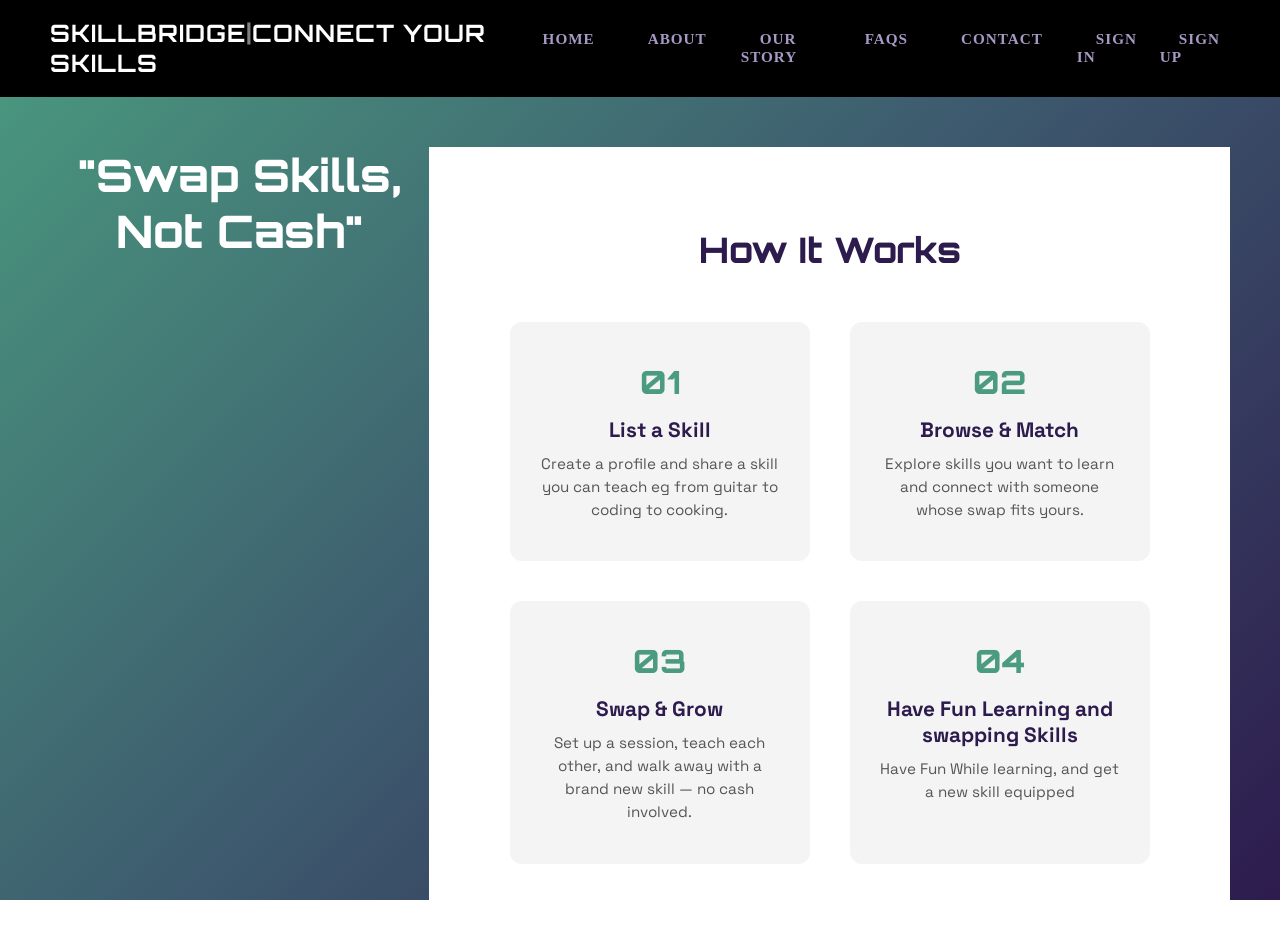
==== index.html @ 8cb2013f "Add files via upload" ====
<!DOCTYPE html>
<html lang="en">
<head>
    <meta charset="UTF-8">
    <meta name="viewport" content="width=device-width, initial-scale=1.0">
    <title>SkillBridge | Connect Your Skills.</title>
    <link rel="preconnect" href="https://fonts.googleapis.com">
    <link rel="preconnect" href="https://fonts.gstatic.com" crossorigin>
    <link href="https://fonts.googleapis.com/css2?family=Orbitron:wght@600;800&family=Space+Grotesk:wght@300;400;600&display=swap" rel="stylesheet">
    <link rel="stylesheet" href="style.css">
</head>
<body>
    <header class="navbar">
        <h1 class="logo"><a href="index.html" class="headmain">SkillBridge<span class="accent">|</span>Connect Your Skills</a></h1>

        <nav>
            <ul class="nav-links">
                <li><a href="#">Home</a></li>
                <li><a href="about.html">About</a></li>
                <li><a href="#">Our Story</a></li>
                <li><a href="#">FAQs</a></li>
                <li><a href="#">Contact</a></li>
                <li><a href="#">Sign in </a></li>
                <li><a href="#">Sign up</a></li>
            </ul>
        </nav>
    </header>

    <div class="hero-section">
         <h1 class="hero-headline">"Swap Skills, Not Cash"</h1>
         <section class="how-it-works">
    <h2 class="section-title">How It Works</h2>
    <div class="steps-container">
        <div class="step-card">
            <div class="step-number">01</div>
            <h3>List a Skill</h3>
            <p>Create a profile and share a skill you can teach eg from guitar to coding to cooking.</p>
        </div>
        <div class="step-card">
            <div class="step-number">02</div>
            <h3>Browse & Match</h3>
            <p>Explore skills you want to learn and connect with someone whose swap fits yours.</p>
        </div>
        <div class="step-card">
            <div class="step-number">03</div>
            <h3>Swap & Grow</h3>
            <p>Set up a session, teach each other, and walk away with a brand new skill — no cash involved.</p>
        </div>
        <div class="step-card">
            <div class="step-number">
                04
            </div>
            <h3>Have Fun Learning and swapping Skills</h3>
            <p>Have Fun While learning, and get a new skill equipped</p>
        </div>
    </div>
</section>
    </div>
</body>
</html>
---- style.css ----
* {
    box-sizing: border-box;
    margin: 0;
    padding: 0;
}

body {
    margin: 0;
    padding: 0;
    background: linear-gradient(135deg, #4a9b7f 0%, #3d5a6e 50%, #2d1b4e 100%);
    background-attachment: fixed;
}

.navbar{
    display: flex;
    justify-content: space-between;
    align-items: center;
    padding: 18px 50px;
    background: black;
    backdrop-filter: blur(12px);
    border-bottom: 1px solid black;
    position: sticky;
    top: 0;
    z-index: 100;
}

.logo{
    font-family: "Orbitron", Sans-serif;
    font-size: 1.5rem;
    letter-spacing: 1px;
}

.headmain{
    text-decoration: none;
    color: #ffffff;
    text-transform: uppercase;
    transition: text-shadow 0.3s ease;
}

.headmain:hover{
    text-shadow: 0 0 12px rgba(186, 137, 186, 0.8);
}

.logo .accent{
    color: grey;
}

.nav-links{
    list-style: none;
    display: flex;
    gap: 15px;
}

.nav-links li a {
    text-decoration: none;
    color: #a799c4;
    font-size: 0.95rem;
    font-weight: 600;
    text-transform: uppercase;
    letter-spacing: 1px;
    padding: 8px 18px;
    border-radius: 20px;
    border: 1px solid transparent;
    transition: all 0.3s ease;
}

.nav-links li a:hover,
.nav-links li a.active {
    color: #ffffff;
    background: rgba(192, 132, 252, 0.15);
    border-color: rgba(192, 132, 252, 0.4);
    box-shadow: 0 0 15px rgba(192, 132, 252, 0.3);
}

.hero-section {
    width: 100%;
    height: 500px;
    background: linear-gradient(135deg, #4a9b7f 0%, #3d5a6e 50%, #2d1b4e 100%);
    background-attachment: fixed;
    display: flex;
    align-items: flex-start;
    justify-content: center;
    padding: 50px;
    box-sizing: border-box;
}

.hero-headline {
    font-family: 'Orbitron', sans-serif;
    color: #ffffff;
    font-size: 2.8rem;
    font-weight: 800;
    text-align: center;
    max-width: 600px;
    margin: 0;
}

.how-it-works {
    width: 100%;
    padding: 80px 50px;
    background: #ffffff;
    text-align: center;
    box-sizing: border-box;
}

.section-title {
    font-family: 'Orbitron', sans-serif;
    font-size: 2.2rem;
    font-weight: 800;
    color: #2d1b4e;
    margin-bottom: 50px;
}

.steps-container {
    display: flex;
    justify-content: center;
    gap: 40px;
    flex-wrap: wrap;
}

.step-card {
    font-family: 'Space Grotesk', sans-serif;
    background: #f4f4f4;
    border-radius: 12px;
    padding: 40px 30px;
    max-width: 300px;
    transition: transform 0.3s ease;
}

.step-card:hover {
    transform: translateY(-8px);
}

.step-number {
    font-family: 'Orbitron', sans-serif;
    font-size: 2rem;
    font-weight: 800;
    color: #4a9b7f;
    margin-bottom: 15px;
}

.step-card h3 {
    font-size: 1.3rem;
    color: #2d1b4e;
    margin-bottom: 10px;
}

.step-card p {
    font-size: 0.95rem;
    color: #555;
    line-height: 1.5;
}


@media (max-width: 768px) {
    .steps-container {
        flex-direction: column;
        align-items: center;
    }
}
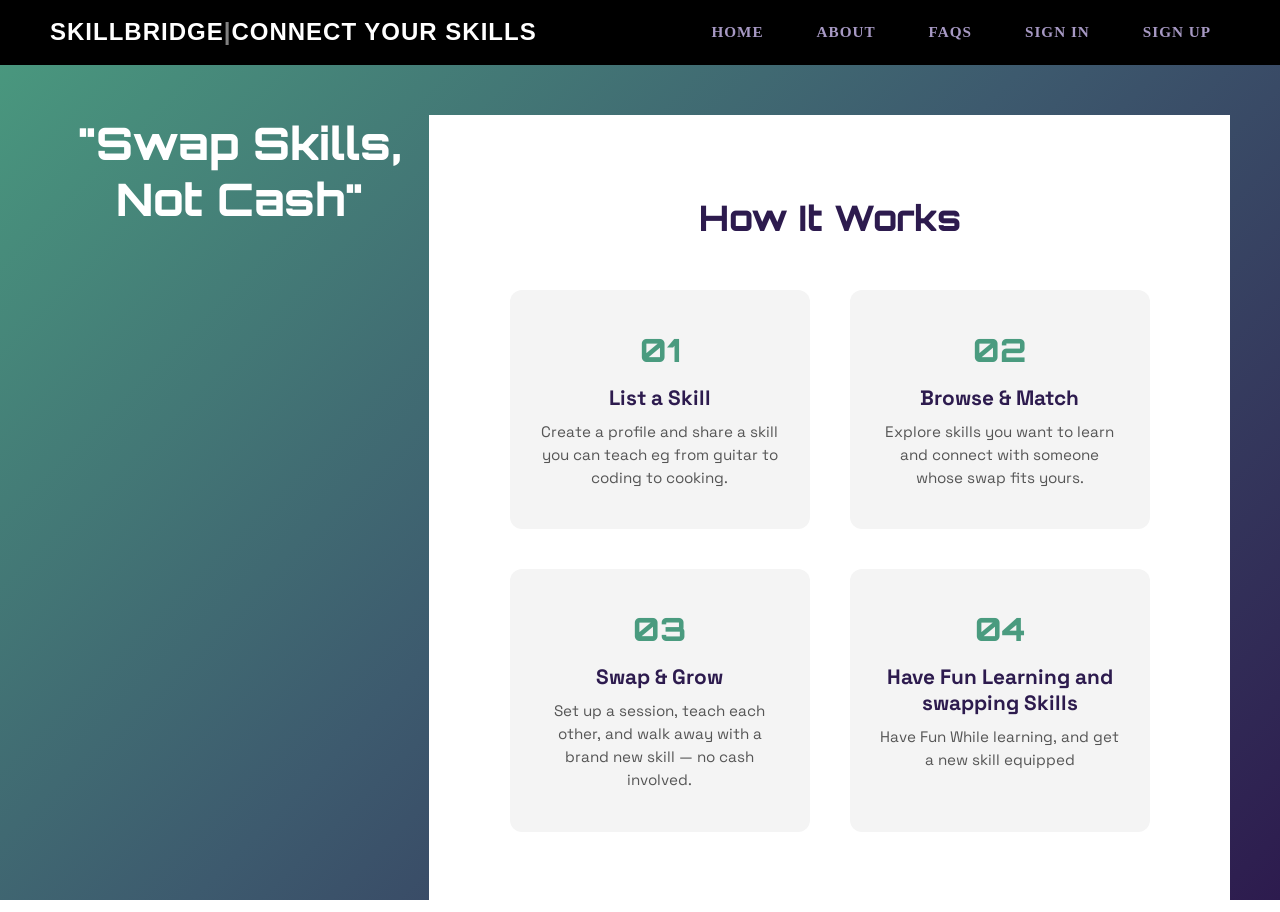
==== commit cce5d69a: "changed font style" ====
--- a/index.html
+++ b/index.html
@@ -1,25 +1,31 @@
 <!DOCTYPE html>
 <html lang="en">
+
 <head>
     <meta charset="UTF-8">
     <meta name="viewport" content="width=device-width, initial-scale=1.0">
     <title>SkillBridge | Connect Your Skills.</title>
     <link rel="preconnect" href="https://fonts.googleapis.com">
     <link rel="preconnect" href="https://fonts.gstatic.com" crossorigin>
-    <link href="https://fonts.googleapis.com/css2?family=Orbitron:wght@600;800&family=Space+Grotesk:wght@300;400;600&display=swap" rel="stylesheet">
+    <link
+        href="https://fonts.googleapis.com/css2?family=Orbitron:wght@600;800&family=Space+Grotesk:wght@300;400;600&display=swap"
+        rel="stylesheet">
     <link rel="stylesheet" href="style.css">
+    <link rel="icon"
+        href="data:image/svg+xml,<svg xmlns=%22http://www.w3.org/2000/svg%22 viewBox=%220 0 100 100%22><text y=%22.9em%22 font-size=%2290%22>🚀</text></svg>">
+
 </head>
+
 <body>
     <header class="navbar">
-        <h1 class="logo"><a href="index.html" class="headmain">SkillBridge<span class="accent">|</span>Connect Your Skills</a></h1>
+        <h1 class="logo"><a href="index.html" class="headmain">SkillBridge<span class="accent">|</span>Connect Your
+                Skills</a></h1>
 
         <nav>
             <ul class="nav-links">
                 <li><a href="#">Home</a></li>
                 <li><a href="about.html">About</a></li>
-                <li><a href="#">Our Story</a></li>
                 <li><a href="#">FAQs</a></li>
-                <li><a href="#">Contact</a></li>
                 <li><a href="#">Sign in </a></li>
                 <li><a href="#">Sign up</a></li>
             </ul>
@@ -27,34 +33,35 @@
     </header>
 
     <div class="hero-section">
-         <h1 class="hero-headline">"Swap Skills, Not Cash"</h1>
-         <section class="how-it-works">
-    <h2 class="section-title">How It Works</h2>
-    <div class="steps-container">
-        <div class="step-card">
-            <div class="step-number">01</div>
-            <h3>List a Skill</h3>
-            <p>Create a profile and share a skill you can teach eg from guitar to coding to cooking.</p>
-        </div>
-        <div class="step-card">
-            <div class="step-number">02</div>
-            <h3>Browse & Match</h3>
-            <p>Explore skills you want to learn and connect with someone whose swap fits yours.</p>
-        </div>
-        <div class="step-card">
-            <div class="step-number">03</div>
-            <h3>Swap & Grow</h3>
-            <p>Set up a session, teach each other, and walk away with a brand new skill — no cash involved.</p>
-        </div>
-        <div class="step-card">
-            <div class="step-number">
-                04
+        <h1 class="hero-headline">"Swap Skills, Not Cash"</h1>
+        <section class="how-it-works">
+            <h2 class="section-title">How It Works</h2>
+            <div class="steps-container">
+                <div class="step-card">
+                    <div class="step-number">01</div>
+                    <h3>List a Skill</h3>
+                    <p>Create a profile and share a skill you can teach eg from guitar to coding to cooking.</p>
+                </div>
+                <div class="step-card">
+                    <div class="step-number">02</div>
+                    <h3>Browse & Match</h3>
+                    <p>Explore skills you want to learn and connect with someone whose swap fits yours.</p>
+                </div>
+                <div class="step-card">
+                    <div class="step-number">03</div>
+                    <h3>Swap & Grow</h3>
+                    <p>Set up a session, teach each other, and walk away with a brand new skill — no cash involved.</p>
+                </div>
+                <div class="step-card">
+                    <div class="step-number">
+                        04
+                    </div>
+                    <h3>Have Fun Learning and swapping Skills</h3>
+                    <p>Have Fun While learning, and get a new skill equipped</p>
+                </div>
             </div>
-            <h3>Have Fun Learning and swapping Skills</h3>
-            <p>Have Fun While learning, and get a new skill equipped</p>
-        </div>
-    </div>
-</section>
+        </section>
     </div>
 </body>
-</html>
+
+</html>
--- a/style.css
+++ b/style.css
@@ -25,7 +25,7 @@
 }
 
 .logo{
-    font-family: "Orbitron", Sans-serif;
+    font-family: "Roboto", Sans-serif;
     font-size: 1.5rem;
     letter-spacing: 1px;
 }
